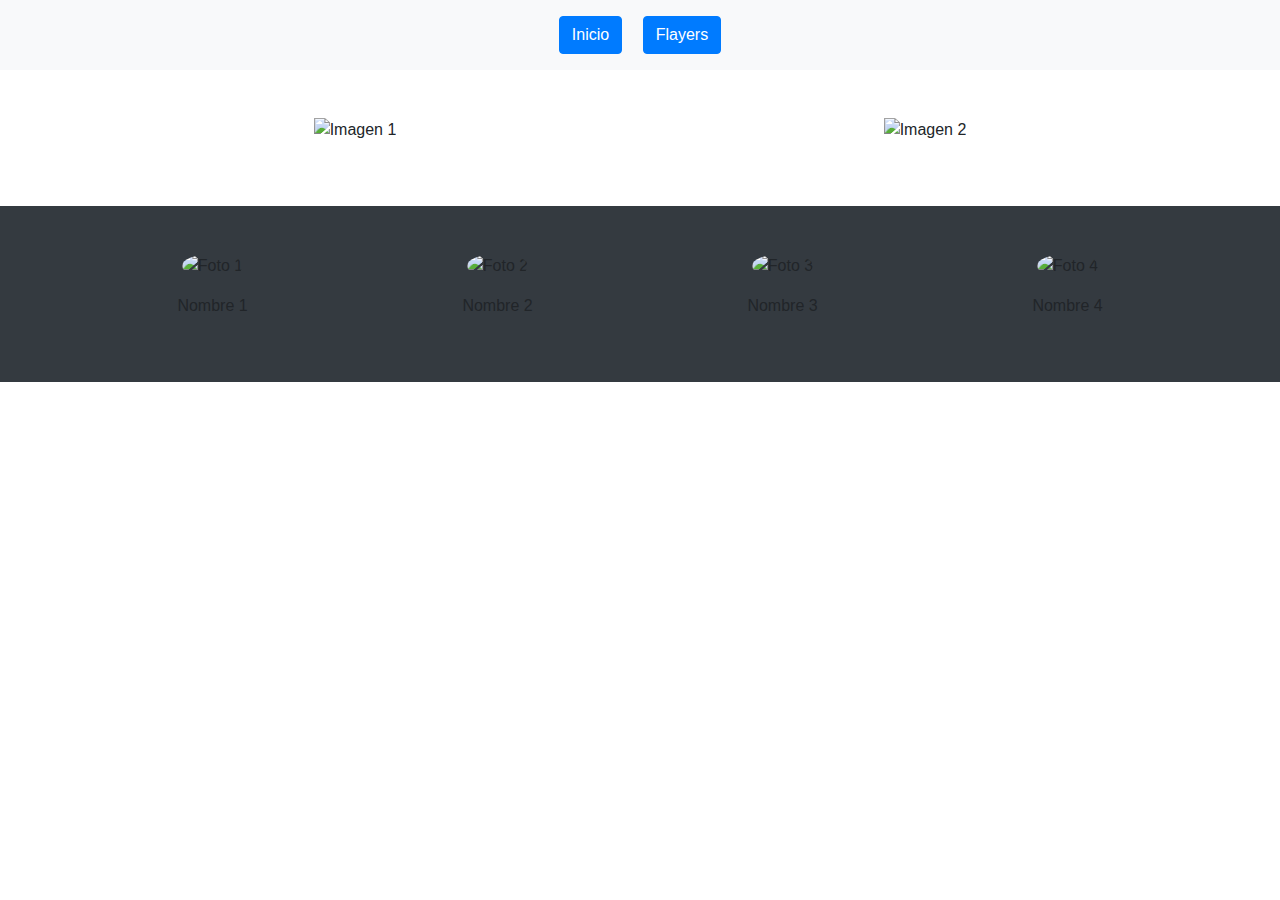
==== flayers.html @ b6c4c7ac "prueba 3" ====
<!DOCTYPE html>
<html lang="es">
<head>
    <meta charset="UTF-8">
    <meta http-equiv="X-UA-Compatible" content="IE=edge">
    <title>Flayers</title>
    <meta name="viewport" content="width=device-width, initial-scale=1, shrink-to-fit=no">
    <!-- Enlace al archivo CSS de Bootstrap -->
    <link rel="stylesheet" href="https://stackpath.bootstrapcdn.com/bootstrap/4.3.1/css/bootstrap.min.css"
          integrity="sha384-ggOyR0iXCbMQv3Xipma34MD+dH/1fQ784/j6cY/iJTQUOhcWr7x9JvoRxT2MZw1T"
          crossorigin="anonymous">
</head>
<body>
    <!-- Encabezado -->
    <header class="bg-light py-3">
        <div class="container">
            <div class="row justify-content-center">
                <div class="col-md-6 text-center">
                    <a href="./index.html" class="btn btn-primary mr-3">Inicio</a>
                    <a href="./flayers.html" class="btn btn-primary">Flayers</a>
                </div>
            </div>
        </div>
    </header>

    <!-- Cuerpo de la página -->
    <main>
        <div class="container my-5">
            <div class="row">
                <div class="col-md-6 text-center">
                    <img src="imagen1.jpg" alt="Imagen 1" class="img-fluid mb-3">
                </div>
                <div class="col-md-6 text-center">
                    <img src="imagen2.jpg" alt="Imagen 2" class="img-fluid mb-3">
                </div>
            </div>
        </div>
    </main>

    <!-- Pie de página -->
    <footer class="bg-dark py-5">
        <div class="container">
            <div class="row justify-content-center">
                <div class="col-md-3 text-center">
                    <img src="foto1.jpg" alt="Foto 1" class="img-fluid rounded-circle mb-3">
                    <p>Nombre 1</p>
                </div>
                <div class="col-md-3 text-center">
                    <img src="foto2.jpg" alt="Foto 2" class="img-fluid rounded-circle mb-3">
                    <p>Nombre 2</p>
                </div>
                <div class="col-md-3 text-center">
                    <img src="foto3.jpg" alt="Foto 3" class="img-fluid rounded-circle mb-3">
                    <p>Nombre 3</p>
                </div>
                <div class="col-md-3 text-center">
                    <img src="foto4.jpg" alt="Foto 4" class="img-fluid rounded-circle mb-3">
                    <p>Nombre 4</p>
                </div>
            </div>
        </div>
    </footer>

    <!-- Enlaces a los archivos JS de Bootstrap -->
    <script src="https://code.jquery.com/jquery-3.3.1.slim.min.js"
            integrity="sha384-q8i/X+965DzO0rT7abK41JStQIAqVgRVzpbzo5smXKp4YfRvH+8abtTE1Pi6jizo"
            crossorigin="anonymous"></script>
    <script src="https://cdnjs.cloudflare.com/ajax/libs/popper.js/1.14.7/umd/popper.min.js"
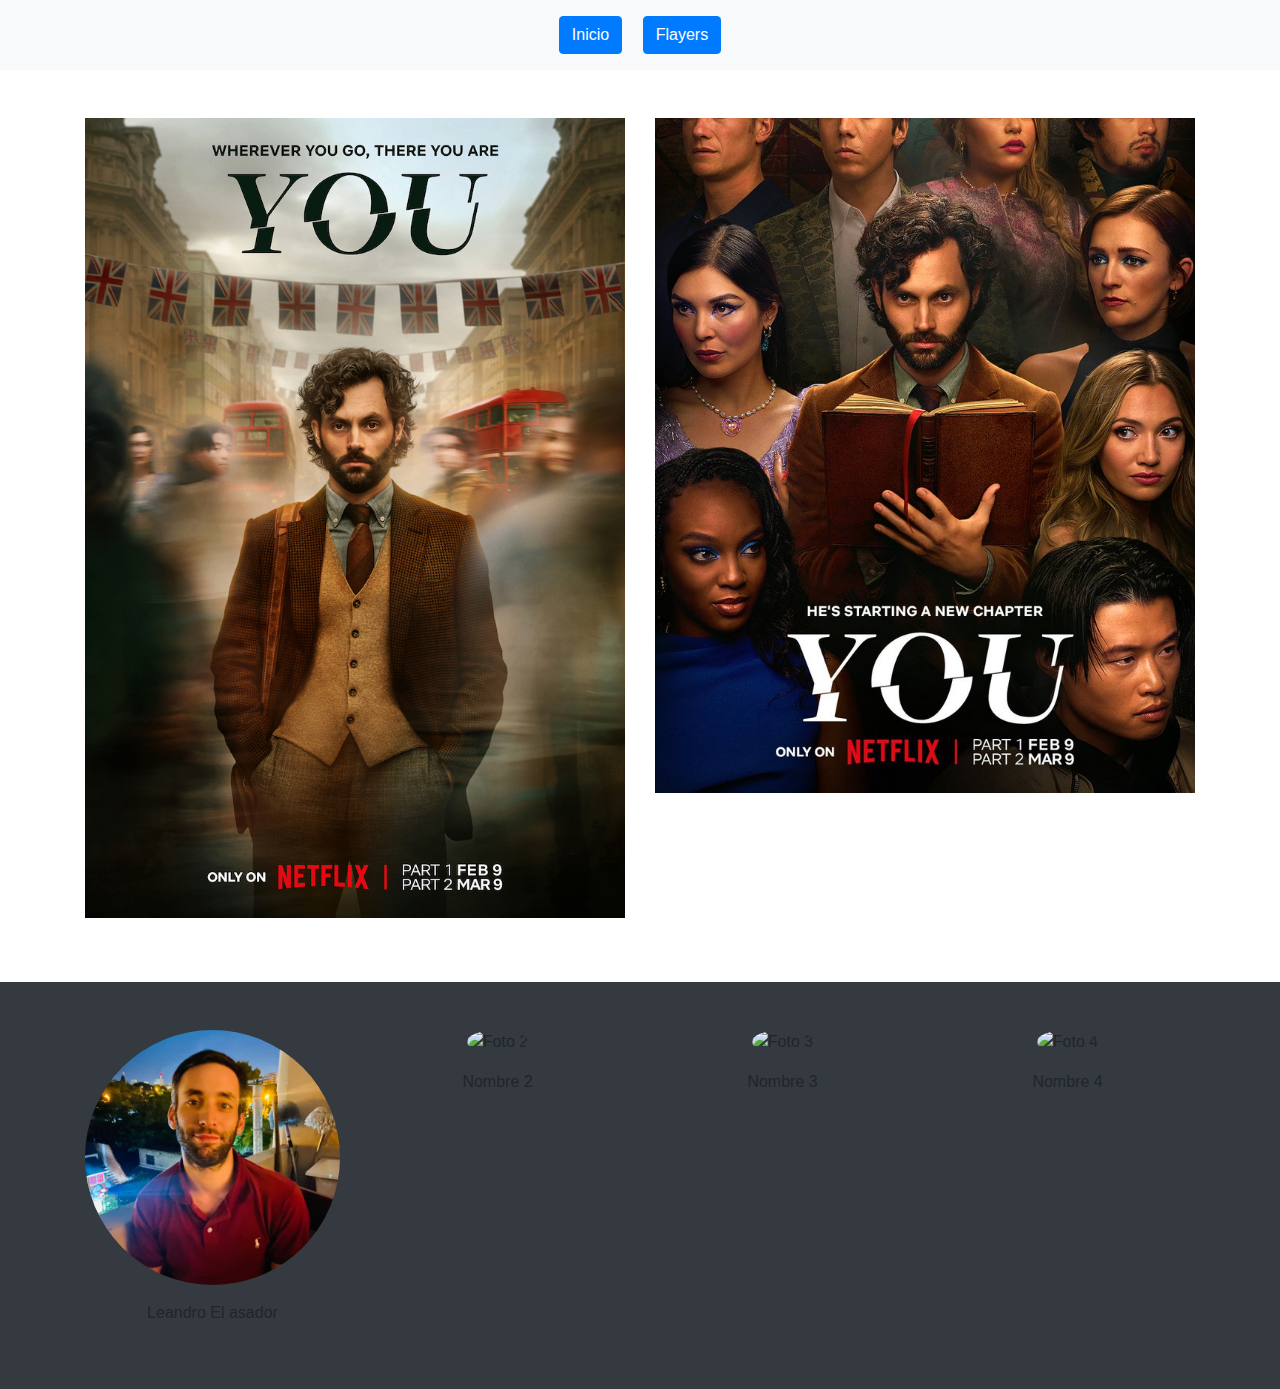
==== commit c2ecf4a9: "Agrego imagenes flayers" ====
--- a/flayers.html
+++ b/flayers.html
@@ -28,10 +28,10 @@
         <div class="container my-5">
             <div class="row">
                 <div class="col-md-6 text-center">
-                    <img src="imagen1.jpg" alt="Imagen 1" class="img-fluid mb-3">
+                    <img src="./Imagenes/flayers1.jpeg" alt="Imagen 1" class="img-fluid mb-3">
                 </div>
                 <div class="col-md-6 text-center">
-                    <img src="imagen2.jpg" alt="Imagen 2" class="img-fluid mb-3">
+                    <img src="./Imagenes/flayers2.jpeg" alt="Imagen 2" class="img-fluid mb-3">
                 </div>
             </div>
         </div>
@@ -42,8 +42,8 @@
         <div class="container">
             <div class="row justify-content-center">
                 <div class="col-md-3 text-center">
-                    <img src="foto1.jpg" alt="Foto 1" class="img-fluid rounded-circle mb-3">
-                    <p>Nombre 1</p>
+                    <img src="./Imagenes/lean.enc" alt="Foto 1" class="img-fluid rounded-circle mb-3">
+                    <p>Leandro El asador</p>
                 </div>
                 <div class="col-md-3 text-center">
                     <img src="foto2.jpg" alt="Foto 2" class="img-fluid rounded-circle mb-3">
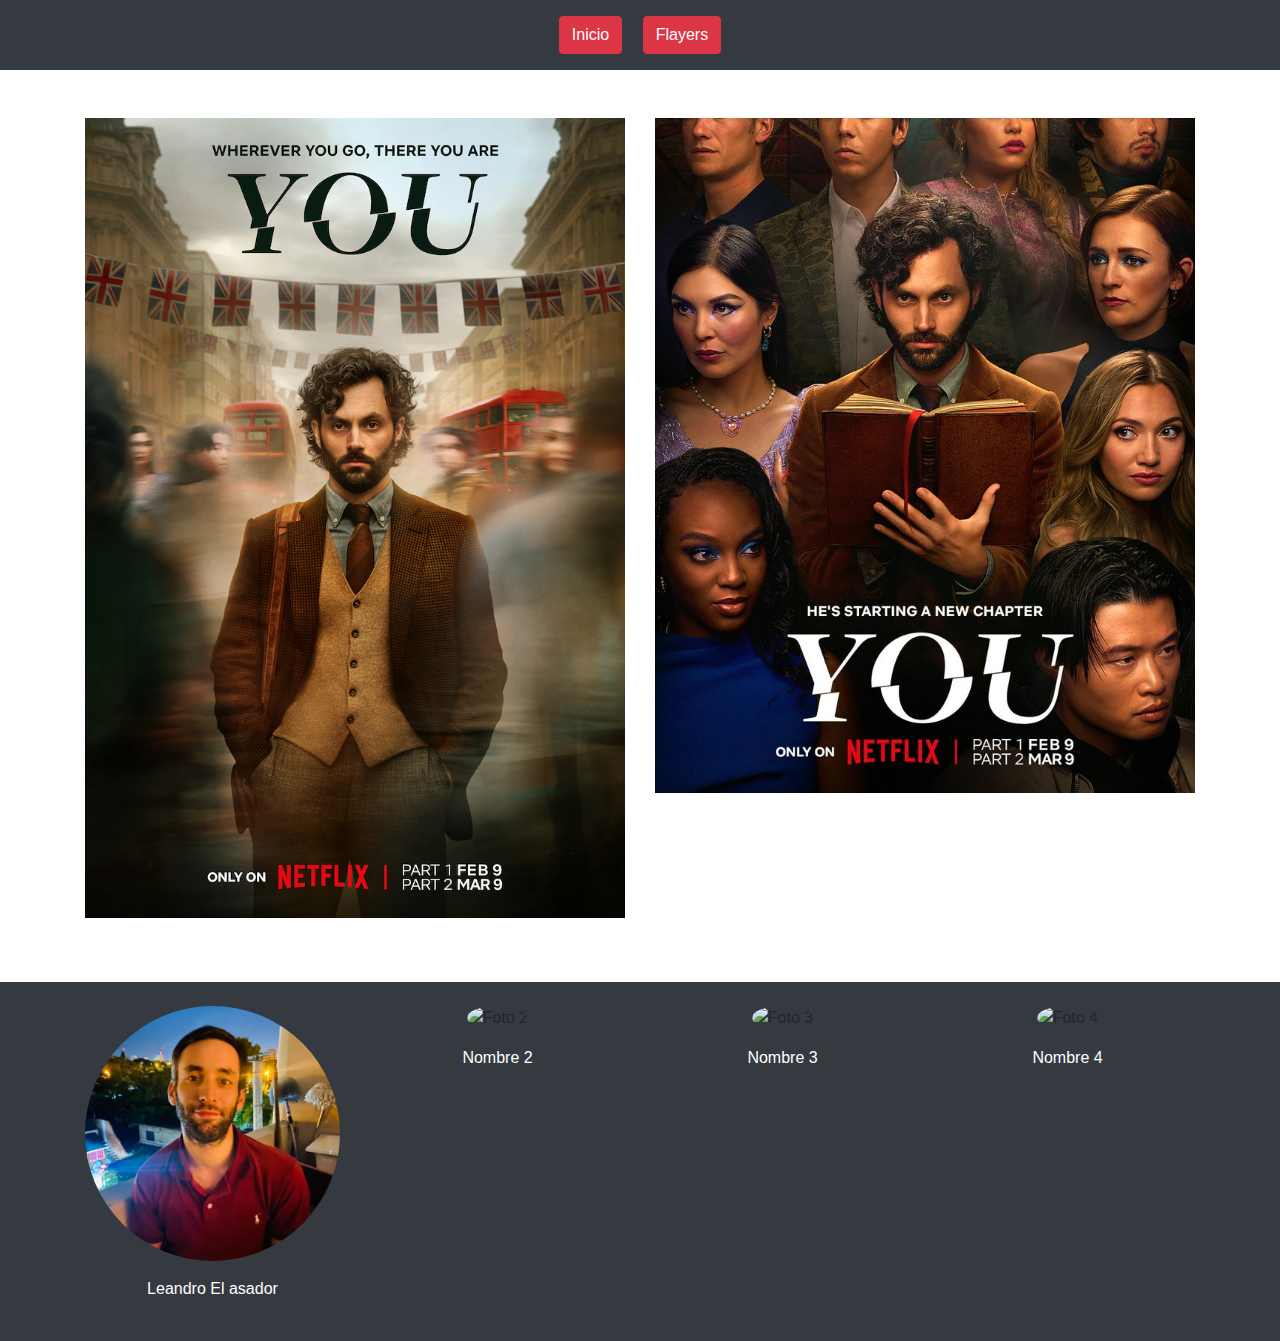
==== commit e15e3b60: "modifico colores" ====
--- a/flayers.html
+++ b/flayers.html
@@ -12,12 +12,12 @@
 </head>
 <body>
     <!-- Encabezado -->
-    <header class="bg-light py-3">
+    <header class="bg-dark py-3">
         <div class="container">
             <div class="row justify-content-center">
                 <div class="col-md-6 text-center">
-                    <a href="./index.html" class="btn btn-primary mr-3">Inicio</a>
-                    <a href="./flayers.html" class="btn btn-primary">Flayers</a>
+                    <a href="./index.html" class="btn btn-danger mr-3">Inicio</a>
+                    <a href="./flayers.html" class="btn btn-danger">Flayers</a>
                 </div>
             </div>
         </div>
@@ -38,24 +38,24 @@
     </main>
 
     <!-- Pie de página -->
-    <footer class="bg-dark py-5">
+    <footer class="bg-dark py-4">
         <div class="container">
             <div class="row justify-content-center">
                 <div class="col-md-3 text-center">
                     <img src="./Imagenes/lean.enc" alt="Foto 1" class="img-fluid rounded-circle mb-3">
-                    <p>Leandro El asador</p>
+                    <p class="text-white">Leandro El asador</p>
                 </div>
                 <div class="col-md-3 text-center">
                     <img src="foto2.jpg" alt="Foto 2" class="img-fluid rounded-circle mb-3">
-                    <p>Nombre 2</p>
+                    <p class="text-white">Nombre 2</p>
                 </div>
                 <div class="col-md-3 text-center">
                     <img src="foto3.jpg" alt="Foto 3" class="img-fluid rounded-circle mb-3">
-                    <p>Nombre 3</p>
+                    <p class="text-white">Nombre 3</p>
                 </div>
                 <div class="col-md-3 text-center">
                     <img src="foto4.jpg" alt="Foto 4" class="img-fluid rounded-circle mb-3">
-                    <p>Nombre 4</p>
+                    <p class="text-white">Nombre 4</p>
                 </div>
             </div>
         </div>
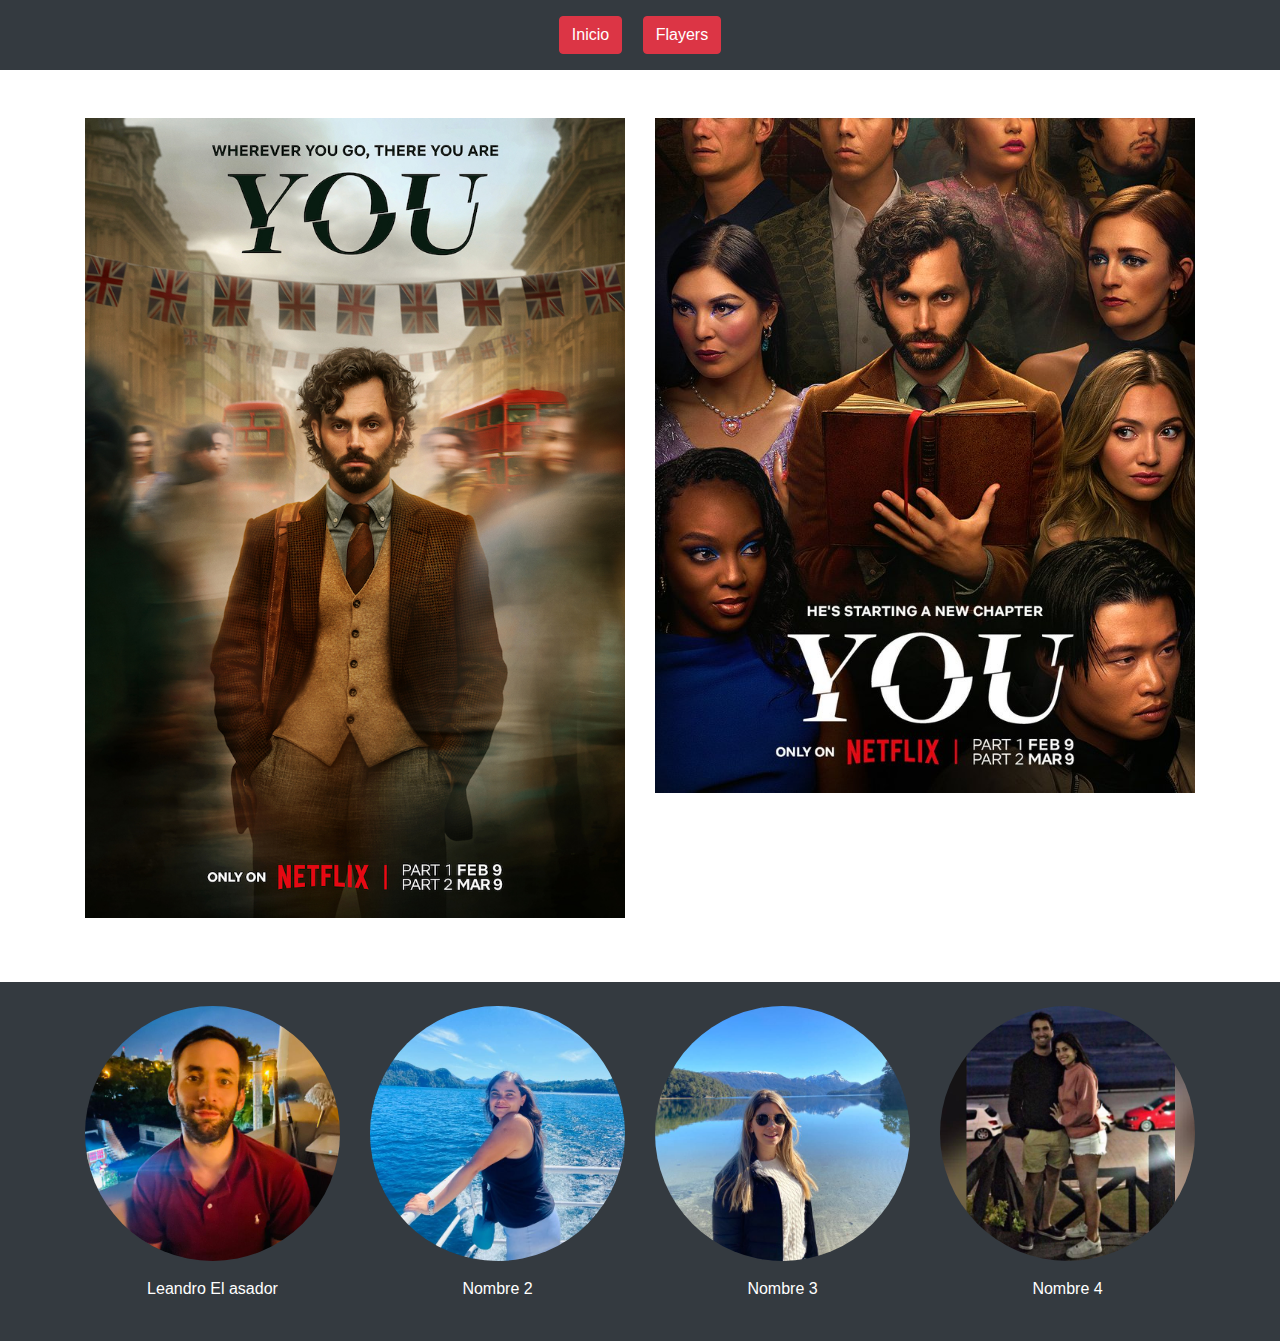
==== commit eb28a514: "agrego imagenes" ====
--- a/flayers.html
+++ b/flayers.html
@@ -46,15 +46,15 @@
                     <p class="text-white">Leandro El asador</p>
                 </div>
                 <div class="col-md-3 text-center">
-                    <img src="foto2.jpg" alt="Foto 2" class="img-fluid rounded-circle mb-3">
+                    <img src="./Imagenes/febes.jpg" alt="Foto 2" class="img-fluid rounded-circle mb-3">
                     <p class="text-white">Nombre 2</p>
                 </div>
                 <div class="col-md-3 text-center">
-                    <img src="foto3.jpg" alt="Foto 3" class="img-fluid rounded-circle mb-3">
+                    <img src="./Imagenes/cami.jpg" alt="Foto 3" class="img-fluid rounded-circle mb-3">
                     <p class="text-white">Nombre 3</p>
                 </div>
                 <div class="col-md-3 text-center">
-                    <img src="foto4.jpg" alt="Foto 4" class="img-fluid rounded-circle mb-3">
+                    <img src="./Imagenes/santi.jpg" alt="Foto 4" class="img-fluid rounded-circle mb-3">
                     <p class="text-white">Nombre 4</p>
                 </div>
             </div>
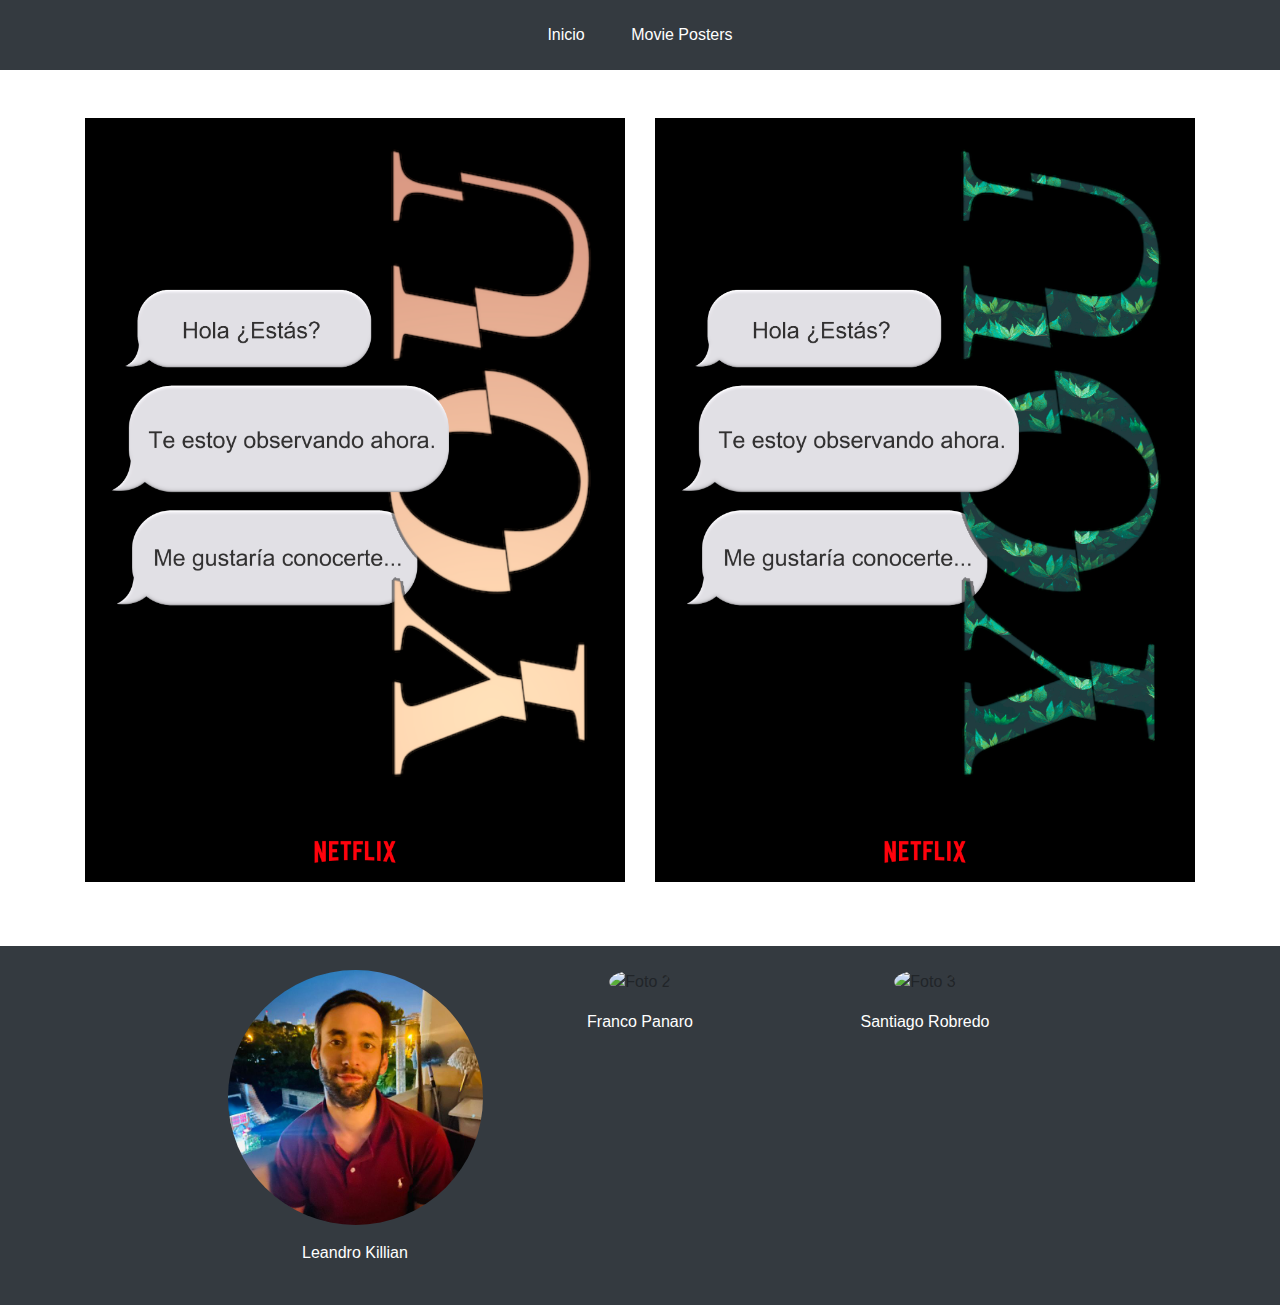
==== commit ef5a8e85: "modificaciones lean" ====
--- a/flayers.html
+++ b/flayers.html
@@ -16,8 +16,8 @@
         <div class="container">
             <div class="row justify-content-center">
                 <div class="col-md-6 text-center">
-                    <a href="./index.html" class="btn btn-danger mr-3">Inicio</a>
-                    <a href="./flayers.html" class="btn btn-danger">Flayers</a>
+                    <a href="./index.html" class="btn btn-link text-white mr-3">Inicio</a>
+                    <a href="./flayers.html" class="btn btn-link text-white">Movie Posters</a>
                 </div>
             </div>
         </div>
@@ -28,10 +28,10 @@
         <div class="container my-5">
             <div class="row">
                 <div class="col-md-6 text-center">
-                    <img src="./Imagenes/flayers1.jpeg" alt="Imagen 1" class="img-fluid mb-3">
+                    <img src="./Imagenes/flayers1.png" alt="Imagen 1" class="img-fluid mb-3">
                 </div>
                 <div class="col-md-6 text-center">
-                    <img src="./Imagenes/flayers2.jpeg" alt="Imagen 2" class="img-fluid mb-3">
+                    <img src="./Imagenes/flayers2.png" alt="Imagen 2" class="img-fluid mb-3">
                 </div>
             </div>
         </div>
@@ -43,19 +43,15 @@
             <div class="row justify-content-center">
                 <div class="col-md-3 text-center">
                     <img src="./Imagenes/lean.enc" alt="Foto 1" class="img-fluid rounded-circle mb-3">
-                    <p class="text-white">Leandro El asador</p>
+                    <p class="text-white">Leandro Killian</p>
                 </div>
                 <div class="col-md-3 text-center">
                     <img src="./Imagenes/febes.jpg" alt="Foto 2" class="img-fluid rounded-circle mb-3">
-                    <p class="text-white">Nombre 2</p>
+                    <p class="text-white">Franco Panaro</p>
                 </div>
                 <div class="col-md-3 text-center">
                     <img src="./Imagenes/cami.jpg" alt="Foto 3" class="img-fluid rounded-circle mb-3">
-                    <p class="text-white">Nombre 3</p>
-                </div>
-                <div class="col-md-3 text-center">
-                    <img src="./Imagenes/santi.jpg" alt="Foto 4" class="img-fluid rounded-circle mb-3">
-                    <p class="text-white">Nombre 4</p>
+                    <p class="text-white">Santiago Robredo</p>
                 </div>
             </div>
         </div>
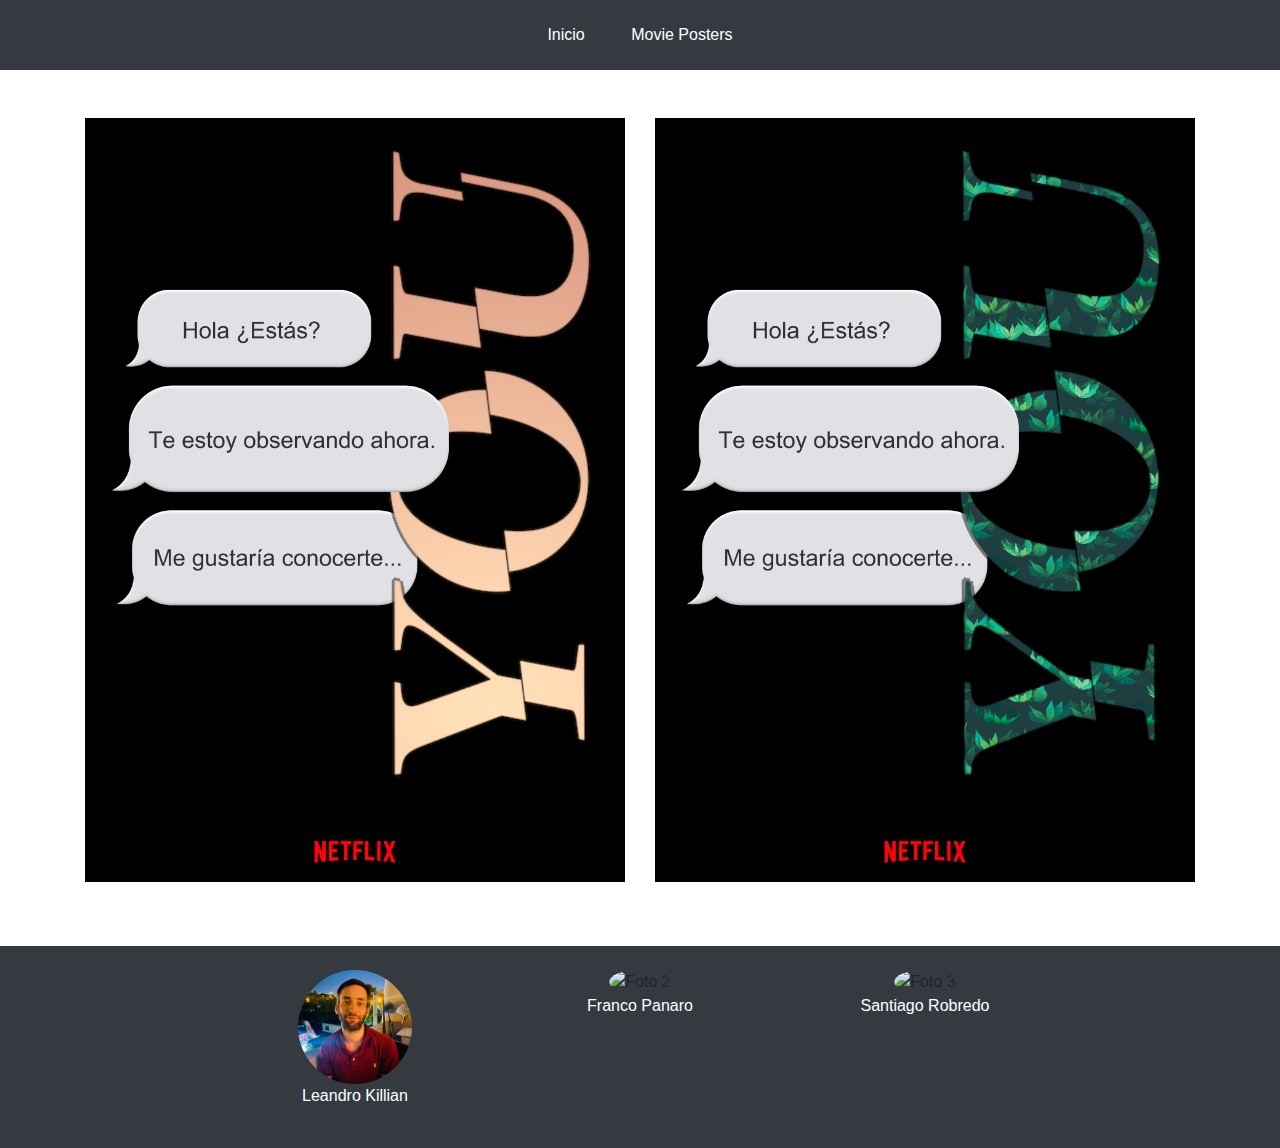
==== commit aa750d8b: "lo dejo lindo" ====
--- a/flayers.html
+++ b/flayers.html
@@ -9,6 +9,7 @@
     <link rel="stylesheet" href="https://stackpath.bootstrapcdn.com/bootstrap/4.3.1/css/bootstrap.min.css"
           integrity="sha384-ggOyR0iXCbMQv3Xipma34MD+dH/1fQ784/j6cY/iJTQUOhcWr7x9JvoRxT2MZw1T"
           crossorigin="anonymous">
+    <link rel="stylesheet" href="./stylesheet.css">
 </head>
 <body>
     <!-- Encabezado -->
@@ -42,15 +43,17 @@
         <div class="container">
             <div class="row justify-content-center">
                 <div class="col-md-3 text-center">
-                    <img src="./Imagenes/lean.enc" alt="Foto 1" class="img-fluid rounded-circle mb-3">
-                    <p class="text-white">Leandro Killian</p>
+                    <a href="https://www.instagram.com/leakillian/" target="_blank">
+                    <img class="insta2" src="./Imagenes/lean.enc" alt="Foto 1" ></a>
+                    <a href="https://www.instagram.com/leakillian/" target="_blank">
+                    <p class="text-white">Leandro Killian</p></a>
                 </div>
                 <div class="col-md-3 text-center">
-                    <img src="./Imagenes/febes.jpg" alt="Foto 2" class="img-fluid rounded-circle mb-3">
+                    <img class="insta2"src="./Imagenes/febes.jpg" alt="Foto 2" >
                     <p class="text-white">Franco Panaro</p>
                 </div>
                 <div class="col-md-3 text-center">
-                    <img src="./Imagenes/cami.jpg" alt="Foto 3" class="img-fluid rounded-circle mb-3">
+                    <img class="insta2" src="./Imagenes/cami.jpg" alt="Foto 3" >
                     <p class="text-white">Santiago Robredo</p>
                 </div>
             </div>
--- a/stylesheet.css
+++ b/stylesheet.css
@@ -0,0 +1,2 @@
+.insta2{    max-width: 45%; /* Ancho máximo de la imagen */
+    border-radius: 50%; /* Hace que la imagen sea circular */}
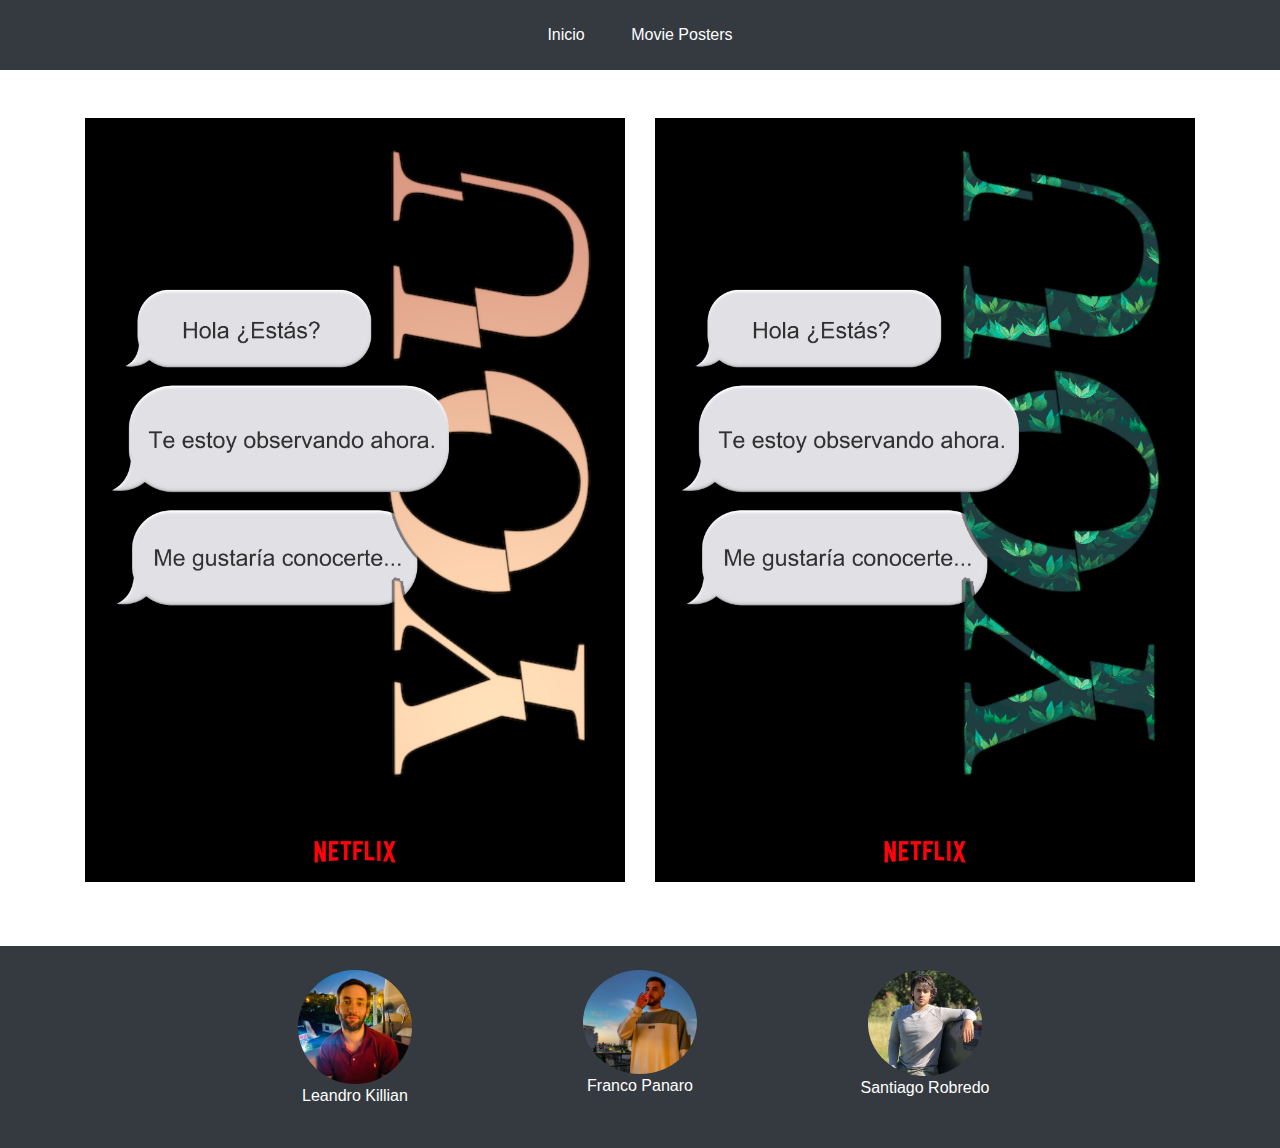
==== commit 32491398: "agrego video" ====
--- a/flayers.html
+++ b/flayers.html
@@ -3,13 +3,14 @@
 <head>
     <meta charset="UTF-8">
     <meta http-equiv="X-UA-Compatible" content="IE=edge">
-    <title>Flayers</title>
+    <title>Only You</title>
     <meta name="viewport" content="width=device-width, initial-scale=1, shrink-to-fit=no">
     <!-- Enlace al archivo CSS de Bootstrap -->
     <link rel="stylesheet" href="https://stackpath.bootstrapcdn.com/bootstrap/4.3.1/css/bootstrap.min.css"
           integrity="sha384-ggOyR0iXCbMQv3Xipma34MD+dH/1fQ784/j6cY/iJTQUOhcWr7x9JvoRxT2MZw1T"
           crossorigin="anonymous">
     <link rel="stylesheet" href="./stylesheet.css">
+    <link rel ="icon" href="./Imagenes/favicon.ico.png">
 </head>
 <body>
     <!-- Encabezado -->
@@ -49,16 +50,21 @@
                     <p class="text-white">Leandro Killian</p></a>
                 </div>
                 <div class="col-md-3 text-center">
-                    <img class="insta2"src="./Imagenes/febes.jpg" alt="Foto 2" >
-                    <p class="text-white">Franco Panaro</p>
+                    <a href="https://www.instagram.com/fgpanaro/" target="_blank">
+                    <img class="insta2" src="./Imagenes/franco.jfif" alt="Foto 2" ></a>
+                    <a href="https://www.instagram.com/fgpanaro/" target="_blank">
+                    <p class="text-white">Franco Panaro</p></a>
                 </div>
                 <div class="col-md-3 text-center">
-                    <img class="insta2" src="./Imagenes/cami.jpg" alt="Foto 3" >
-                    <p class="text-white">Santiago Robredo</p>
+                    <a href="https://www.instagram.com/santirobre/" target="_blank">
+                    <img class="insta2" src="./Imagenes/santiago.jfif" alt="Foto 3" ></a>
+                    <a href="https://www.instagram.com/santirobre/" target="_blank">
+                    <p class="text-white">Santiago Robredo</p></a>
                 </div>
             </div>
         </div>
     </footer>
+
 
     <!-- Enlaces a los archivos JS de Bootstrap -->
     <script src="https://code.jquery.com/jquery-3.3.1.slim.min.js"
